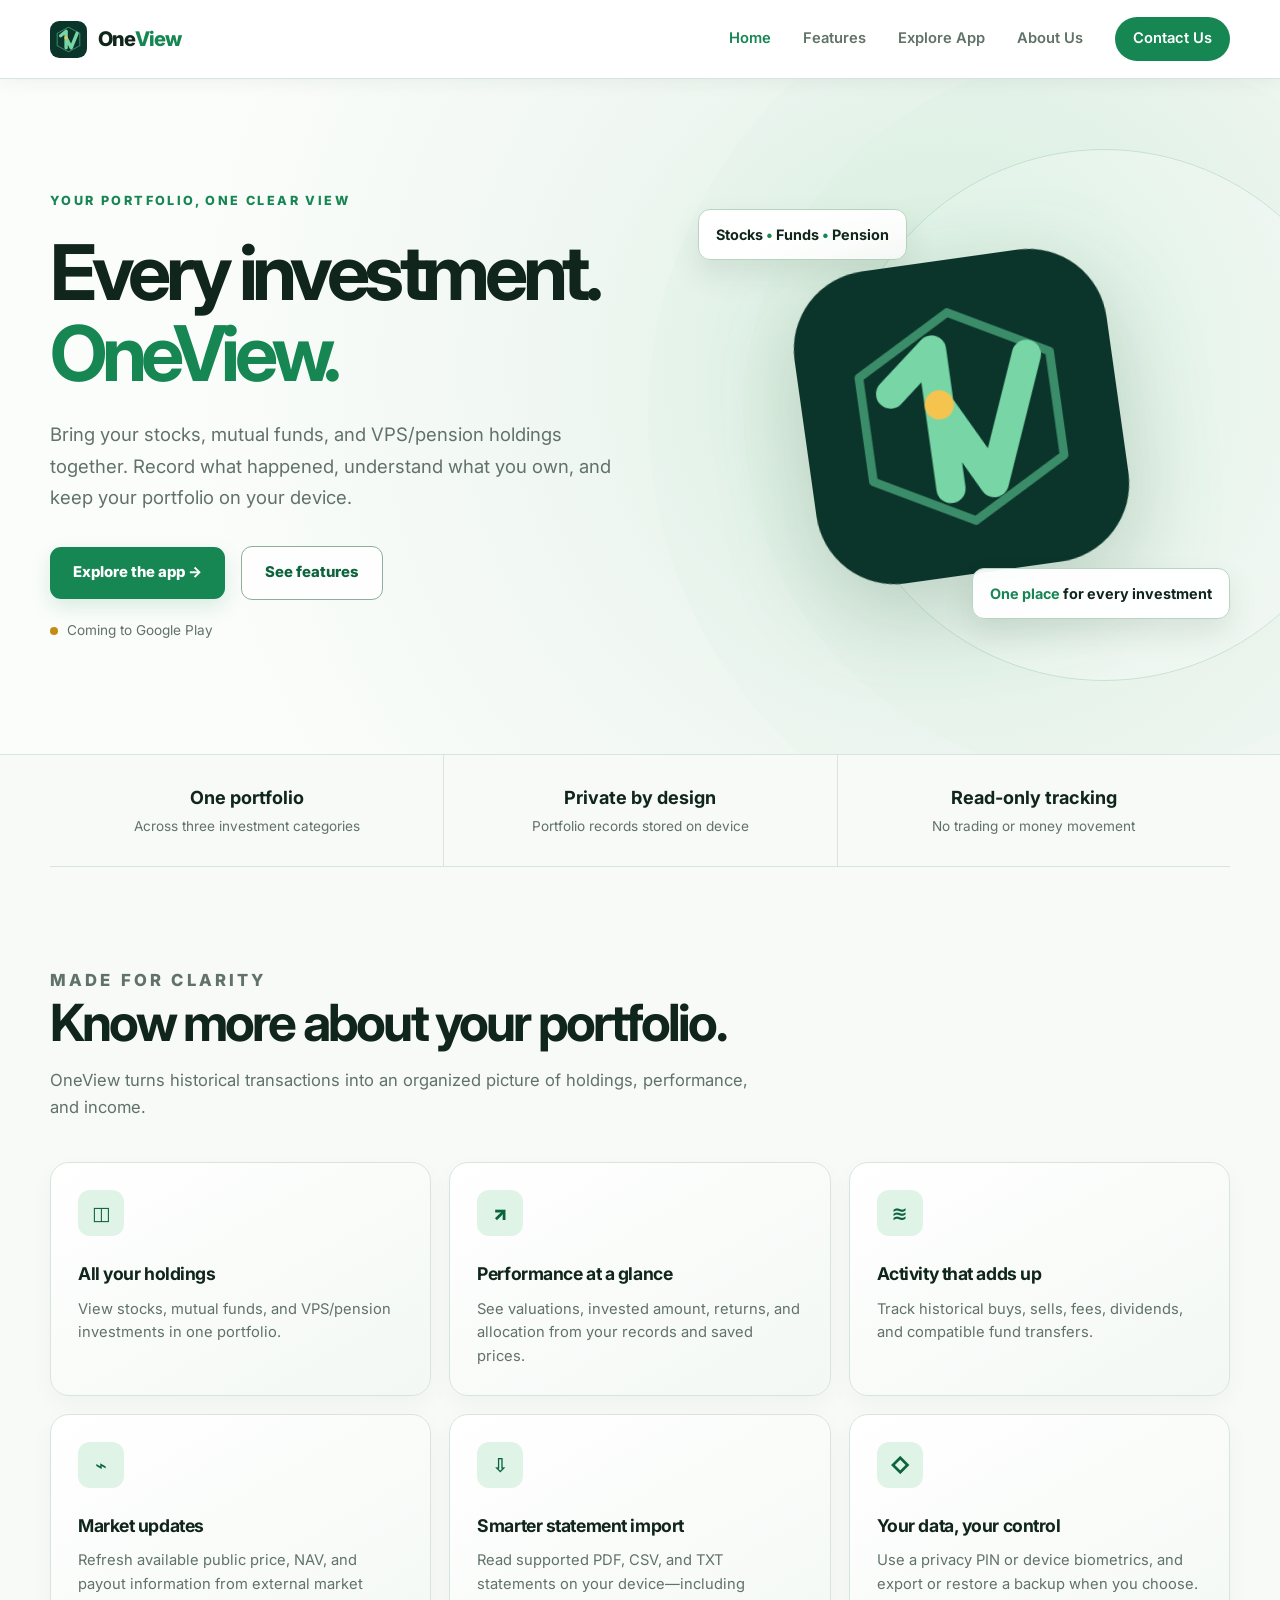
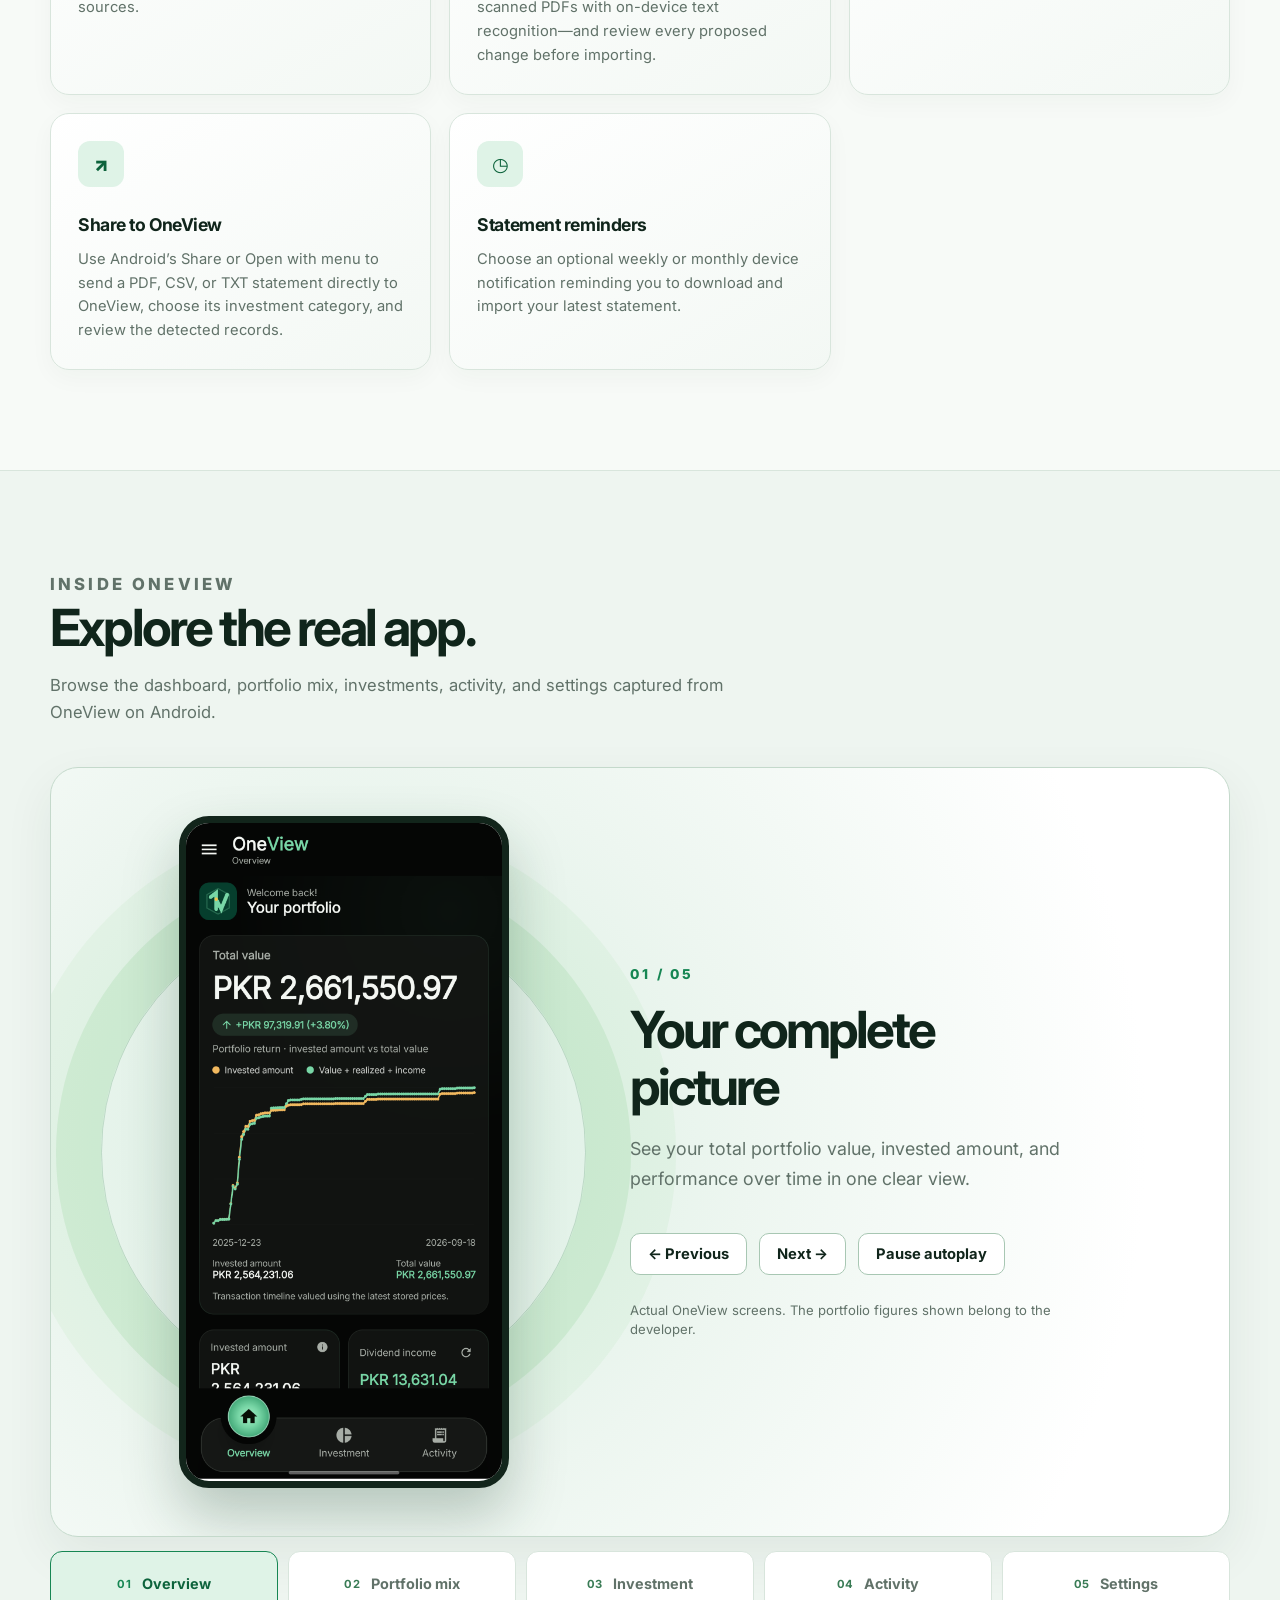
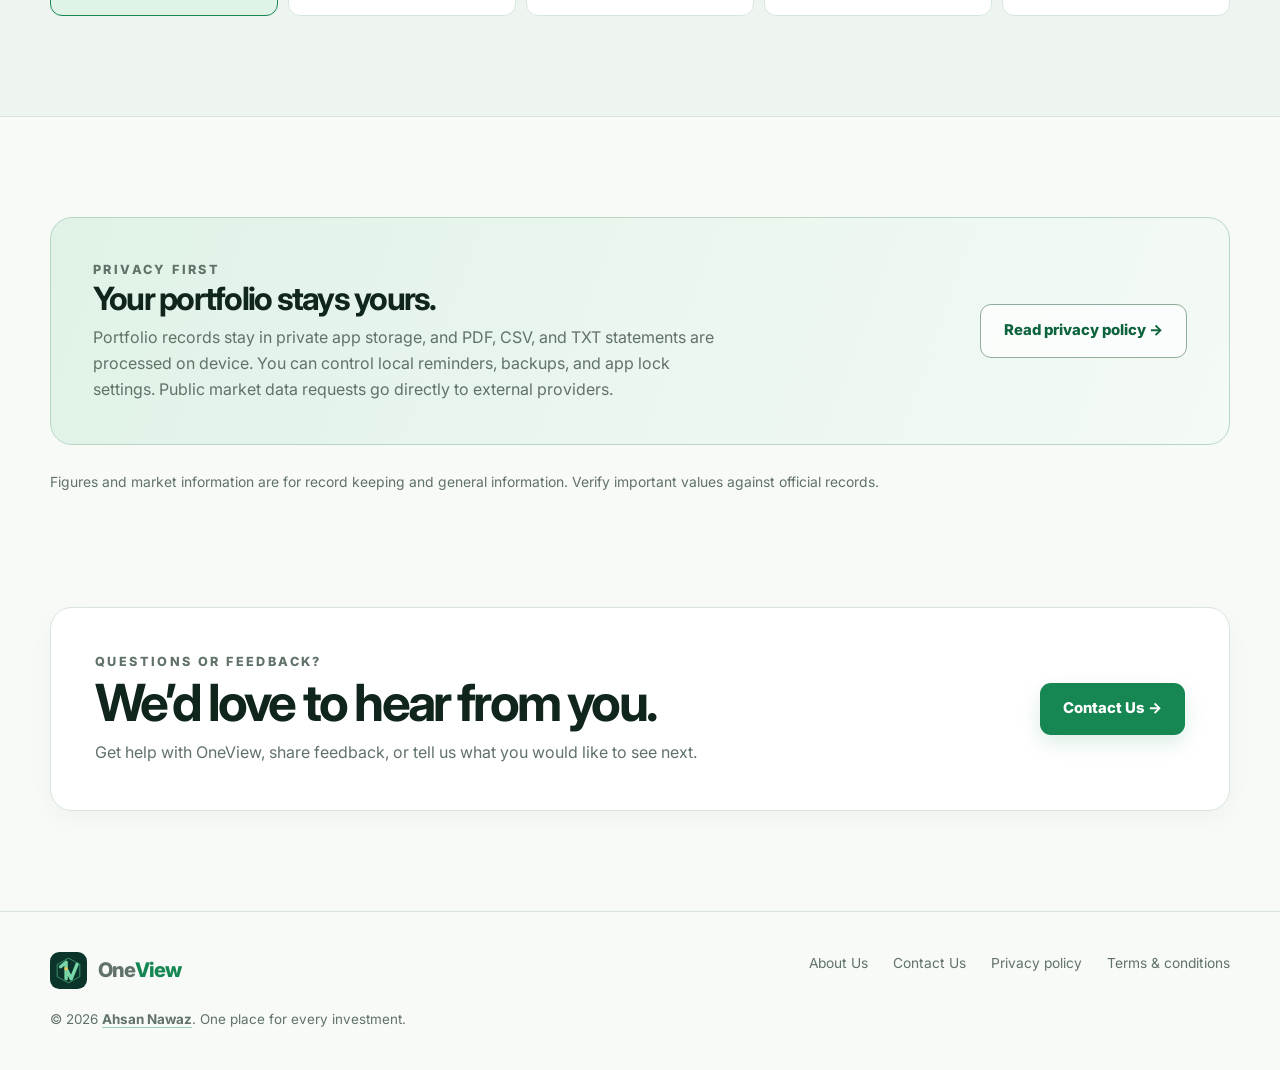
==== index.html @ 8fc7c370 "first commit" ====
<!doctype html>
<html lang="en">
<head>
  <meta charset="utf-8">
  <meta name="viewport" content="width=device-width, initial-scale=1">
  <meta name="theme-color" content="#f7faf7">
  <meta name="description" content="OneView brings stocks, mutual funds, and VPS/pension investments into one private portfolio view. Track holdings, returns, dividends, and historical activity.">
  <title>OneView — One place for every investment</title>
  <link rel="icon" href="assets/oneview-mark.svg" type="image/svg+xml">
  <link rel="stylesheet" href="styles.css">
  <script>if ("IntersectionObserver" in window && !window.matchMedia("(prefers-reduced-motion: reduce)").matches) document.documentElement.classList.add("motion-ready");</script>
  <script src="gallery.js" defer></script>
  <script src="motion.js" defer></script>
</head>
<body>
  <div class="scroll-progress" aria-hidden="true"></div>
  <header class="site-header"><div class="container header-inner">
    <a class="brand" href="/" aria-label="OneView home"><img src="assets/oneview-mark.svg" alt=""><span>One<em>View</em></span></a>
    <nav class="nav" aria-label="Main navigation"><a href="/" aria-current="page">Home</a><a href="#features">Features</a><a href="#screenshots">Explore App</a><a href="/about">About Us</a><a class="nav-contact" href="/contact">Contact Us</a></nav>
    <details class="menu"><summary>Menu</summary><nav class="mobile-nav" aria-label="Mobile navigation"><a href="/" aria-current="page">Home</a><a href="#features">Features</a><a href="#screenshots">Explore App</a><a href="/about">About Us</a><a href="/contact">Contact Us</a></nav></details>
  </div></header>
  <main>
    <section class="hero"><div class="container hero-grid">
      <div data-reveal><p class="eyebrow">Your portfolio, one clear view</p><h1>Every investment.<br><span>OneView.</span></h1><p class="lead">Bring your stocks, mutual funds, and VPS/pension holdings together. Record what happened, understand what you own, and keep your portfolio on your device.</p><div class="hero-actions"><a class="button button-primary" href="#screenshots">Explore the app →</a><a class="button button-outline" href="#features">See features</a></div><p class="availability">Coming to Google Play</p></div>
      <div class="hero-art" aria-hidden="true" data-reveal><div class="orbit-label one">Stocks <span>•</span> Funds <span>•</span> Pension</div><img class="app-icon" src="assets/oneview-mark.svg" alt=""><div class="orbit-label two"><span>One place</span> for every investment</div></div>
    </div></section>
    <div class="container stats" aria-label="App highlights"><div class="stat" data-reveal><strong>One portfolio</strong><small>Across three investment categories</small></div><div class="stat" data-reveal><strong>Private by design</strong><small>Portfolio records stored on device</small></div><div class="stat" data-reveal><strong>Read-only tracking</strong><small>No trading or money movement</small></div></div>
    <section class="section" id="features"><div class="container"><div class="section-head" data-reveal><p class="eyebrow">Made for clarity</p><h2>Know more about your portfolio.</h2><p>OneView turns historical transactions into an organized picture of holdings, performance, and income.</p></div><div class="feature-grid">
      <article class="feature-card" data-reveal><div class="feature-icon" aria-hidden="true">◫</div><h3>All your holdings</h3><p>View stocks, mutual funds, and VPS/pension investments in one portfolio.</p></article>
      <article class="feature-card" data-reveal><div class="feature-icon" aria-hidden="true">↗</div><h3>Performance at a glance</h3><p>See valuations, invested amount, returns, and allocation from your records and saved prices.</p></article>
      <article class="feature-card" data-reveal><div class="feature-icon" aria-hidden="true">≋</div><h3>Activity that adds up</h3><p>Track historical buys, sells, fees, dividends, and compatible fund transfers.</p></article>
      <article class="feature-card" data-reveal><div class="feature-icon" aria-hidden="true">⌁</div><h3>Market updates</h3><p>Refresh available public price, NAV, and payout information from external market sources.</p></article>
      <article class="feature-card" data-reveal><div class="feature-icon" aria-hidden="true">⇩</div><h3>Smarter statement import</h3><p>Read supported PDF, CSV, and TXT statements on your device—including scanned PDFs with on-device text recognition—and review every proposed change before importing.</p></article>
      <article class="feature-card" data-reveal><div class="feature-icon" aria-hidden="true">◇</div><h3>Your data, your control</h3><p>Use a privacy PIN or device biometrics, and export or restore a backup when you choose.</p></article>
      <article class="feature-card" data-reveal><div class="feature-icon" aria-hidden="true">↗</div><h3>Share to OneView</h3><p>Use Android’s Share or Open with menu to send a PDF, CSV, or TXT statement directly to OneView, choose its investment category, and review the detected records.</p></article>
      <article class="feature-card" data-reveal><div class="feature-icon" aria-hidden="true">◷</div><h3>Statement reminders</h3><p>Choose an optional weekly or monthly device notification reminding you to download and import your latest statement.</p></article>
    </div></div></section>
    <section class="section screenshot-section" id="screenshots">
      <div class="container">
        <div class="section-head" data-reveal>
          <p class="eyebrow">Inside OneView</p>
          <h2>Explore the real app.</h2>
          <p>Browse the dashboard, portfolio mix, investments, activity, and settings captured from OneView on Android.</p>
        </div>
        <div class="showcase" data-reveal id="app-showcase" aria-roledescription="carousel" aria-label="OneView app screenshots">
          <div class="showcase-main">
            <div class="showcase-visual">
              <div class="screen-frame"><img id="showcase-image" src="assets/screenshot-dashboard.png" width="1080" height="2340" alt="OneView overview showing portfolio value and performance chart"></div>
            </div>
            <div class="showcase-copy">
              <p class="showcase-count" id="showcase-count">01 / 05</p>
              <h3 id="showcase-title">Your complete picture</h3>
              <p id="showcase-description">See your total portfolio value, invested amount, and performance over time in one clear view.</p>
              <div class="showcase-controls">
                <button type="button" class="showcase-arrow" id="showcase-previous" aria-label="Previous screenshot">← <span>Previous</span></button>
                <button type="button" class="showcase-arrow" id="showcase-next" aria-label="Next screenshot"><span>Next</span> →</button>
                <button type="button" class="showcase-arrow showcase-autoplay" id="showcase-autoplay" aria-pressed="true">Pause autoplay</button>
              </div>
              <p class="sr-only" id="showcase-status" role="status" aria-live="polite"></p>
              <p class="showcase-note">Actual OneView screens. The portfolio figures shown belong to the developer.</p>
            </div>
          </div>
          <div class="slide-picker" role="group" aria-label="Choose an app screen">
            <button type="button" class="slide-tab" data-slide="0" aria-pressed="true"><span>01</span> Overview</button>
            <button type="button" class="slide-tab" data-slide="1" aria-pressed="false"><span>02</span> Portfolio mix</button>
            <button type="button" class="slide-tab" data-slide="2" aria-pressed="false"><span>03</span> Investment</button>
            <button type="button" class="slide-tab" data-slide="3" aria-pressed="false"><span>04</span> Activity</button>
            <button type="button" class="slide-tab" data-slide="4" aria-pressed="false"><span>05</span> Settings</button>
          </div>
        </div>
      </div>
    </section>
    <section class="section"><div class="container"><div class="privacy-band" data-reveal><div><p class="eyebrow">Privacy first</p><h2>Your portfolio stays yours.</h2><p>Portfolio records stay in private app storage, and PDF, CSV, and TXT statements are processed on device. You can control local reminders, backups, and app lock settings. Public market data requests go directly to external providers.</p></div><a class="button button-outline" href="/privacy">Read privacy policy →</a></div><p class="fine-print">Figures and market information are for record keeping and general information. Verify important values against official records.</p></div></section>
    <section class="section" style="padding-top:0"><div class="container"><div class="contact-card" data-reveal><div><p class="eyebrow">Questions or feedback?</p><h2>We’d love to hear from you.</h2><p>Get help with OneView, share feedback, or tell us what you would like to see next.</p></div><a class="button button-primary" href="/contact">Contact Us →</a></div></div></section>
  </main>
  <footer class="site-footer"><div class="container footer-grid"><div><a class="brand" href="/"><img src="assets/oneview-mark.svg" alt=""><span>One<em>View</em></span></a><p>© 2026 <a class="footer-author" href="https://ahsan2000.github.io/portfolio" target="_blank" rel="noopener noreferrer">Ahsan Nawaz</a>. One place for every investment.</p></div><nav class="footer-links" aria-label="Footer navigation"><a href="/about">About Us</a><a href="/contact">Contact Us</a><a href="/privacy">Privacy policy</a><a href="/terms">Terms &amp; conditions</a></nav></div></footer>
</body>
</html>
---- styles.css ----
@font-face{font-family:Inter;src:url('assets/inter-variable.ttf') format('truetype');font-style:normal;font-weight:100 900;font-display:swap}
:root{color-scheme:dark;--bg:#07120e;--surface:#0f2119;--surface-2:#173126;--line:#2a4739;--ink:#f3f8f2;--muted:#b2c5b8;--green:#90e0b4;--gold:#f4c44e;--max:1180px}
*{box-sizing:border-box}html{scroll-behavior:smooth}body{margin:0;background:var(--bg);color:var(--ink);font:16px/1.6 Inter,system-ui,sans-serif}a{color:inherit}a:focus-visible,button:focus-visible{outline:3px solid var(--gold);outline-offset:4px}img{max-width:100%;display:block}.container{width:min(var(--max),calc(100% - 48px));margin:auto}.site-header{position:sticky;top:0;z-index:20;background:#07120eea;border-bottom:1px solid #284236;backdrop-filter:blur(16px)}.header-inner{min-height:78px;display:flex;align-items:center;justify-content:space-between;gap:24px}.brand{display:inline-flex;align-items:center;gap:11px;text-decoration:none;font-weight:800;font-size:1.26rem;letter-spacing:-.04em}.brand img{width:37px;height:37px}.brand em{font-style:normal;color:var(--green)}.nav{display:flex;align-items:center;gap:32px}.nav a{text-decoration:none;color:var(--muted);font-size:.92rem;font-weight:600}.nav a:hover,.nav a[aria-current=page]{color:var(--green)}.nav .nav-contact{color:var(--bg);background:var(--green);padding:10px 18px;border-radius:100px}.nav .nav-contact:hover{color:var(--bg);background:#b5f0ce}.menu{display:none}.hero{position:relative;overflow:hidden;border-bottom:1px solid #1e3a2b;background:radial-gradient(circle at 74% 43%,#1b4430 0,#0a1b13 39%,#07120e 76%)}.hero::before{content:"";position:absolute;width:530px;height:530px;right:-90px;top:70px;border:1px solid #4c8b65;border-radius:50%;opacity:.25;box-shadow:0 0 0 95px #244e3518,0 0 0 190px #244e3514}.hero-grid{position:relative;display:grid;grid-template-columns:1.04fr .96fr;align-items:center;gap:60px;min-height:675px;padding:70px 0}.eyebrow{color:var(--green);font-size:.79rem;letter-spacing:.19em;text-transform:uppercase;font-weight:800;margin:0 0 22px}.hero h1,.page-intro h1{font-size:clamp(3rem,6vw,5.5rem);line-height:1.05;letter-spacing:-.07em;margin:0 0 24px}.hero h1 span{color:var(--green)}.lead{font-size:1.16rem;line-height:1.72;color:#c6d6ca;max-width:580px;margin:0 0 32px}.hero-actions{display:flex;align-items:center;gap:16px;flex-wrap:wrap}.button{display:inline-flex;align-items:center;justify-content:center;text-decoration:none;border-radius:11px;padding:14px 23px;min-height:52px;font-weight:800;font-size:.93rem;transition:transform .2s,background .2s}.button:hover{transform:translateY(-2px)}.button-primary{color:#092016;background:var(--green)}.button-primary:hover{background:#b5f0ce}.button-outline{border:1px solid #5e8a70;color:#e7f4e8}.button-outline:hover{background:#173a28}.availability{display:flex;align-items:center;gap:9px;color:var(--muted);font-size:.85rem;margin:20px 0 0}.availability::before{content:"";width:8px;height:8px;border-radius:100%;background:var(--gold)}.hero-art{display:grid;place-items:center;position:relative;min-height:520px}.hero-art .app-icon{width:clamp(200px,25vw,315px);filter:drop-shadow(0 35px 70px #0009);transform:rotate(-8deg)}.orbit-label{position:absolute;padding:13px 17px;border:1px solid #4d8060;background:#143323e8;border-radius:12px;font-weight:700;font-size:.9rem;box-shadow:0 14px 30px #0004}.orbit-label.one{left:1%;top:10%}.orbit-label.two{right:0;bottom:11%}.orbit-label span{color:var(--green)}.stats{display:grid;grid-template-columns:repeat(3,1fr);border-bottom:1px solid var(--line)}.stat{padding:28px 0;text-align:center}.stat+.stat{border-left:1px solid var(--line)}.stat strong{font-size:1.13rem}.stat small{display:block;color:var(--muted);font-size:.85rem;margin-top:4px}.section{padding:100px 0}.section-head{max-width:720px;margin-bottom:42px}.section h2,.legal h2{font-size:clamp(2.1rem,4vw,3.4rem);letter-spacing:-.055em;line-height:1.15;margin:0 0 15px}.section-head p,.section-copy{color:var(--muted);margin:0;font-size:1.04rem}.feature-grid{display:grid;grid-template-columns:repeat(3,1fr);gap:18px}.feature-card{border:1px solid var(--line);background:linear-gradient(150deg,#152a1e,#0c1912);padding:27px;border-radius:19px;min-height:225px}.feature-icon{width:46px;height:46px;border-radius:12px;background:#24563a;color:var(--green);display:grid;place-items:center;font-weight:900;font-size:1.2rem;margin-bottom:24px}.feature-card h3{font-size:1.1rem;letter-spacing:-.025em;margin:0 0 9px}.feature-card p{color:var(--muted);margin:0;font-size:.92rem}.screenshot-section{background:#0b1b13;border-block:1px solid var(--line)}.showcase-main{display:grid;grid-template-columns:minmax(0,420px) minmax(0,1fr);gap:clamp(35px,6vw,100px);align-items:center;padding:48px 7%;border:1px solid #456c52;border-radius:28px;background:radial-gradient(circle at 27% 48%,#25533a 0,#153323 38%,#10231a 78%);overflow:hidden}
.showcase-visual{position:relative;display:grid;place-items:center;min-width:0}
.showcase-visual::before{content:"";position:absolute;width:115%;aspect-ratio:1;border:1px solid #6aa67b55;border-radius:50%;box-shadow:0 0 0 45px #80cb8430,0 0 0 90px #80cb8416;pointer-events:none}
.screen-frame{position:relative;aspect-ratio:1080/2200;overflow:hidden;border:7px solid #040907;border-radius:30px;background:#050605;box-shadow:0 28px 60px #0009;max-width:330px;width:100%;margin:auto;isolation:isolate}
.screen-frame img{width:100%;height:auto;display:block;transform:translateY(-4.274%)}
.showcase-copy{position:relative;z-index:1;max-width:430px}
.showcase-count{margin:0 0 15px;color:var(--green);font-size:.85rem;font-weight:800;letter-spacing:.2em}
.showcase-copy h3{font-size:clamp(2.25rem,4vw,3.7rem);line-height:1.1;letter-spacing:-.06em;margin:0 0 20px}
.showcase-copy>p:not(.showcase-count):not(.showcase-note){color:#c8ddcd;font-size:1.12rem;line-height:1.7;margin:0}
.showcase-controls{display:flex;gap:12px;margin-top:38px}
.showcase-arrow{border:1px solid #74a383;background:#193f2b;color:var(--ink);padding:11px 17px;border-radius:10px;font:700 .92rem Inter,system-ui,sans-serif;cursor:pointer}
.showcase-arrow:hover{background:#2a6341}
.showcase-note{color:#a9c5b1;font-size:.82rem;line-height:1.5;margin:26px 0 0}
.slide-picker{display:grid;grid-template-columns:repeat(5,minmax(0,1fr));gap:10px;margin-top:14px}
.slide-tab{display:flex;align-items:center;justify-content:center;gap:10px;min-height:65px;padding:10px;border:1px solid var(--line);border-radius:12px;background:#10241a;color:#bed2c3;font:700 .9rem Inter,system-ui,sans-serif;cursor:pointer}
.slide-tab span{color:#80bd98;font-size:.7rem;letter-spacing:.08em}
.slide-tab:hover{border-color:#7eb794;color:var(--ink)}
.slide-tab[aria-pressed="true"]{background:#214b32;border-color:var(--green);color:var(--ink)}
.slide-tab[aria-pressed="true"] span{color:var(--green)}
.privacy-band{display:grid;grid-template-columns:1fr auto;gap:25px;align-items:center;padding:42px;background:linear-gradient(110deg,#16432a,#123021);border:1px solid #467956;border-radius:22px}.privacy-band h2{font-size:2rem;margin:0 0 8px}.privacy-band p{margin:0;color:#c8ddcd;max-width:640px}.fine-print{color:var(--muted);font-size:.87rem;margin-top:26px}.contact-card{padding:44px;background:#11251b;border:1px solid var(--line);border-radius:22px;display:flex;justify-content:space-between;align-items:center;gap:25px}.contact-card h2{margin-bottom:9px}.contact-card p{margin:0;color:var(--muted)}.email-link{color:var(--green);font-weight:750;overflow-wrap:anywhere}.site-footer{border-top:1px solid var(--line);padding:40px 0;color:var(--muted)}.footer-grid{display:flex;justify-content:space-between;gap:28px;align-items:flex-start}.footer-grid p{font-size:.84rem;margin:12px 0 0}.footer-links{display:flex;flex-wrap:wrap;gap:14px 25px}.footer-links a{font-size:.86rem;text-decoration:none}.footer-links a:hover{color:var(--green)}.page-intro{background:radial-gradient(circle at 78% 0,#19462b,transparent 46%),#0b1b13;border-bottom:1px solid var(--line);padding:82px 0 70px}.page-intro h1{font-size:clamp(2.8rem,5vw,4.7rem);margin-bottom:18px}.page-intro p{max-width:690px;color:var(--muted);margin:0;font-size:1.08rem}.legal-layout{display:grid;grid-template-columns:245px minmax(0,1fr);gap:74px;padding:70px 0 105px}.legal-nav{position:sticky;top:108px;align-self:start;border-left:2px solid var(--line);display:grid;gap:6px;padding-left:18px}.legal-nav a{color:var(--muted);text-decoration:none;font-size:.9rem;padding:4px 0}.legal-nav a:hover{color:var(--green)}.legal{max-width:800px}.legal section{scroll-margin-top:100px;padding:0 0 26px;margin-bottom:30px;border-bottom:1px solid var(--line)}.legal section:last-child{border:0}.legal h2{font-size:1.55rem;letter-spacing:-.035em}.legal p,.legal li{color:#c8d5ca}.legal p{margin:0 0 15px}.legal ul{padding-left:21px;margin:0 0 18px}.legal li+li{margin-top:7px}.legal strong{color:var(--ink)}.legal a{color:var(--green);overflow-wrap:anywhere}.notice{background:#153323;border:1px solid #427658;padding:20px 24px;border-radius:13px;margin-bottom:30px;color:#d7e8d9}.notice p:last-child{margin-bottom:0}
@media(max-width:860px){.hero-grid{grid-template-columns:1fr;min-height:0;gap:20px;padding:74px 0 50px}.hero-art{min-height:330px}.hero-art .app-icon{width:240px}.orbit-label.one{left:10%;top:5%}.orbit-label.two{right:7%;bottom:4%}.feature-grid{grid-template-columns:repeat(2,1fr)}.legal-layout{grid-template-columns:1fr;gap:35px}.legal-nav{position:static;display:flex;flex-wrap:wrap;border:0;padding:0;gap:9px 17px}.legal-nav a{border:1px solid var(--line);border-radius:30px;padding:5px 11px}}
@media(max-width:620px){.container{width:min(100% - 32px,var(--max))}.header-inner{min-height:69px}.menu{display:block;position:relative}.menu summary{list-style:none;cursor:pointer;border:1px solid var(--line);padding:6px 12px;border-radius:8px;font-weight:700}.menu summary::-webkit-details-marker{display:none}.menu[open] .mobile-nav{display:flex}.mobile-nav{position:absolute;right:0;top:45px;min-width:190px;display:none;flex-direction:column;gap:0;background:#10251a;border:1px solid var(--line);border-radius:10px;padding:8px;box-shadow:0 12px 28px #0008}.mobile-nav a{padding:9px 12px;text-decoration:none}.nav{display:none}.hero-grid{padding-top:57px}.hero h1{font-size:3.35rem}.hero-art{min-height:300px}.hero-art .app-icon{width:190px}.orbit-label{font-size:.75rem}.orbit-label.one{left:0}.orbit-label.two{right:0}.stats{grid-template-columns:1fr}.stat{padding:17px}.stat+.stat{border-left:0;border-top:1px solid var(--line)}.section{padding:70px 0}.feature-grid{grid-template-columns:1fr}.privacy-band,.contact-card{display:block;padding:27px}.privacy-band .button{margin-top:22px}.contact-card .button{margin-top:22px}.footer-grid{display:block}.footer-links{margin-top:23px}.page-intro{padding:60px 0}.legal-layout{padding:35px 0 75px}.legal-nav{display:none}}
@media(prefers-reduced-motion:reduce){html{scroll-behavior:auto}.button{transition:none}}

@media(max-width:860px){.showcase-main{grid-template-columns:minmax(0,350px) minmax(0,1fr);padding:35px;gap:35px}.slide-picker{grid-template-columns:repeat(3,minmax(0,1fr))}}
@media(max-width:620px){.showcase-main{grid-template-columns:1fr;padding:28px 20px;gap:35px}.screen-frame{max-width:280px}.showcase-copy h3{font-size:2.5rem}.showcase-controls{margin-top:24px}.slide-picker{display:flex;overflow-x:auto;padding-bottom:8px;scroll-snap-type:x mandatory}.slide-tab{flex:0 0 155px;scroll-snap-align:start}.showcase-visual::before{width:90%}}

/* Motion inspired by the reference's restrained scroll and hover interactions. */
.scroll-progress{display:none;position:fixed;top:0;left:0;right:0;height:3px;z-index:50;pointer-events:none;background:linear-gradient(90deg,var(--green),var(--gold));transform:scaleX(var(--scroll-progress,0));transform-origin:left}
.motion-ready .scroll-progress{display:block}
.motion-ready [data-reveal]{opacity:0;translate:0 30px;filter:blur(4px);transition:opacity .72s ease,translate .78s cubic-bezier(.2,.7,.2,1),filter .72s ease;transition-delay:var(--reveal-delay,0ms)}
.motion-ready [data-reveal].is-visible{opacity:1;translate:0 0;filter:blur(0)}
.hero-art{transform:translate3d(0,var(--hero-shift,0px),0)}
.hero-art .app-icon{will-change:transform;animation:logo-float 2.8s ease-in-out infinite}
.brand:hover img{animation:brand-float 1.6s ease-in-out infinite}
.feature-card{transition:transform .28s ease,border-color .28s ease,box-shadow .28s ease}
.feature-card:hover{transform:translateY(-6px);border-color:#518a63;box-shadow:0 18px 28px #0003}
@keyframes logo-float{0%,100%{transform:translateY(0) rotate(-8deg)}50%{transform:translateY(-18px) rotate(-4deg)}}
@keyframes brand-float{0%,100%{transform:translateY(0)}50%{transform:translateY(-6px)}}
@media(prefers-reduced-motion:reduce){.scroll-progress{display:none}.motion-ready [data-reveal]{opacity:1;translate:none;filter:none;transition:none}.hero-art{transform:none}.hero-art .app-icon,.brand:hover img{animation:none}.feature-card{transition:none}.feature-card:hover{transform:none}}

.showcase-controls{flex-wrap:wrap}
.showcase-autoplay{background:transparent;color:var(--green)}
.screen-frame img.slide-enter{animation:screen-fade .45s ease both}
.sr-only{position:absolute;width:1px;height:1px;padding:0;margin:-1px;overflow:hidden;clip:rect(0,0,0,0);white-space:nowrap;border:0}
@keyframes screen-fade{from{opacity:.25}to{opacity:1}}
@media(prefers-reduced-motion:reduce){.screen-frame img.slide-enter{animation:none}}

/* Light OneView theme — intentionally distinct from the developer portfolio. */
:root{color-scheme:light;--bg:#f7faf7;--surface:#fff;--surface-2:#edf6f0;--line:#d8e5dc;--ink:#10251b;--muted:#617269;--green:#168653;--gold:#c58b13}
.site-header{background:#ffffffed;border-bottom-color:var(--line);box-shadow:0 2px 18px #173b2810}
.nav .nav-contact,
.nav .nav-contact:visited,
.nav .nav-contact[aria-current=page]{color:#fff;background:var(--green)}
.nav .nav-contact:hover,
.nav .nav-contact:focus-visible,
.nav .nav-contact:active,
.nav .nav-contact[aria-current=page]:hover{color:#fff;background:#0d633c}
.hero{border-bottom-color:var(--line);background:radial-gradient(circle at 74% 43%,#d9f1e2 0,#f0f7f2 39%,#fbfdfb 76%)}
.hero::before{border-color:#55a676;box-shadow:0 0 0 95px #58aa7615,0 0 0 190px #58aa7610}
.lead{color:var(--muted)}
.button-primary{color:#fff;background:var(--green);box-shadow:0 8px 20px #16865326}
.button-primary:hover{background:#0d633c}
.button-outline{border-color:#91ad9b;color:#0d633c;background:#ffffffb8}
.button-outline:hover{background:#dff3e7}
.hero-art .app-icon{filter:drop-shadow(0 28px 45px #244c3238)}
.orbit-label{border-color:#b8d4c2;background:#fffffff2;box-shadow:0 14px 30px #244c321c}
.feature-card{background:linear-gradient(150deg,#fff,#f3f8f4);box-shadow:0 8px 25px #173b2809}
.feature-icon{background:#dff3e7;color:#0d633c}
.screenshot-section{background:#eef5f0}
.showcase-main{border-color:#c4d9cb;background:radial-gradient(circle at 27% 48%,#d7eee0 0,#edf6f0 40%,#fff 82%);box-shadow:0 18px 50px #173b2812}
.screen-frame{border-color:#12251b;background:#fff;box-shadow:0 28px 55px #173b2840}
.showcase-copy>p:not(.showcase-count):not(.showcase-note),.showcase-note{color:var(--muted)}
.showcase-arrow{border-color:#a8c7b3;background:#fff;color:var(--ink)}
.showcase-arrow:hover{background:#dff3e7}
.slide-tab{background:#fff;color:var(--muted)}
.slide-tab span{color:#397b55}
.slide-tab[aria-pressed="true"]{background:#dff3e7;border-color:var(--green);color:#0d633c}
.privacy-band{background:linear-gradient(110deg,#e0f2e7,#f4faf6);border-color:#b8d7c3}
.privacy-band p{color:var(--muted)}
.contact-card{background:#fff;box-shadow:0 8px 25px #173b2809}
.page-intro{background:radial-gradient(circle at 78% 0,#d2ebdc,transparent 46%),#f1f7f3}
.legal p,.legal li{color:var(--muted)}
.notice{background:#e9f5ed;border-color:#b4d3bf;color:#244c35}
.feature-card:hover{border-color:#75ad89;box-shadow:0 18px 28px #173b2818}
@media(max-width:620px){.mobile-nav{background:#fff;box-shadow:0 12px 28px #173b2826}}

/* About and contact pages */
.about-grid{display:grid;grid-template-columns:minmax(0,1.15fr) minmax(320px,.85fr);gap:clamp(45px,8vw,110px);align-items:start}.about-story h2,.contact-layout h2{font-size:clamp(2.2rem,4vw,3.5rem);letter-spacing:-.055em;line-height:1.13;margin:0 0 22px}.about-story>p:not(.eyebrow){color:var(--muted);font-size:1.04rem}.principle-card,.contact-aside{border:1px solid var(--line);background:var(--surface);border-radius:22px;padding:34px;box-shadow:0 12px 34px #173b280c}.principle-card .principle-number{display:block;color:var(--green);font-weight:800;font-size:.75rem;letter-spacing:.18em}.principle-card h3{font-size:1.15rem;margin:4px 0 5px}.principle-card p{color:var(--muted);margin:0 0 25px}.principle-card p:last-child{margin-bottom:0}.about-purpose{background:var(--surface-2);border-block:1px solid var(--line)}.about-values{display:grid;grid-template-columns:repeat(3,1fr);gap:18px}.about-values article{background:var(--surface);border:1px solid var(--line);border-radius:18px;padding:28px}.about-values strong{font-size:1.1rem}.about-values p{color:var(--muted);margin:8px 0 0}.contact-layout{display:grid;grid-template-columns:minmax(0,1.05fr) minmax(320px,.75fr);gap:clamp(45px,8vw,110px);align-items:start}.contact-method{display:flex;flex-direction:column;gap:4px;margin-top:32px;padding:25px;border:1px solid #9bc9ab;background:#eef8f1;border-radius:17px;text-decoration:none;transition:transform .2s,border-color .2s}.contact-method:hover{transform:translateY(-3px);border-color:var(--green)}.contact-method span,.contact-method small{color:var(--muted);font-size:.84rem}.contact-method strong{color:var(--green);font-size:clamp(1.05rem,2.4vw,1.4rem);overflow-wrap:anywhere}.contact-aside h3{margin:0 0 8px;font-size:1.2rem}.contact-aside p,.contact-aside li{color:var(--muted)}.contact-aside a{color:var(--green);font-weight:750;overflow-wrap:anywhere}.contact-aside hr{border:0;border-top:1px solid var(--line);margin:28px 0}.contact-aside ul{padding-left:20px;margin-bottom:0}.contact-aside li+li{margin-top:7px}.contact-note-section{padding-top:0}
@media(max-width:860px){.about-grid,.contact-layout{grid-template-columns:1fr}.about-values{grid-template-columns:1fr}}
.footer-author{color:inherit;font-weight:700;text-decoration:underline;text-decoration-color:#16865366;text-underline-offset:3px}.footer-author:hover{color:var(--green);text-decoration-color:currentColor}
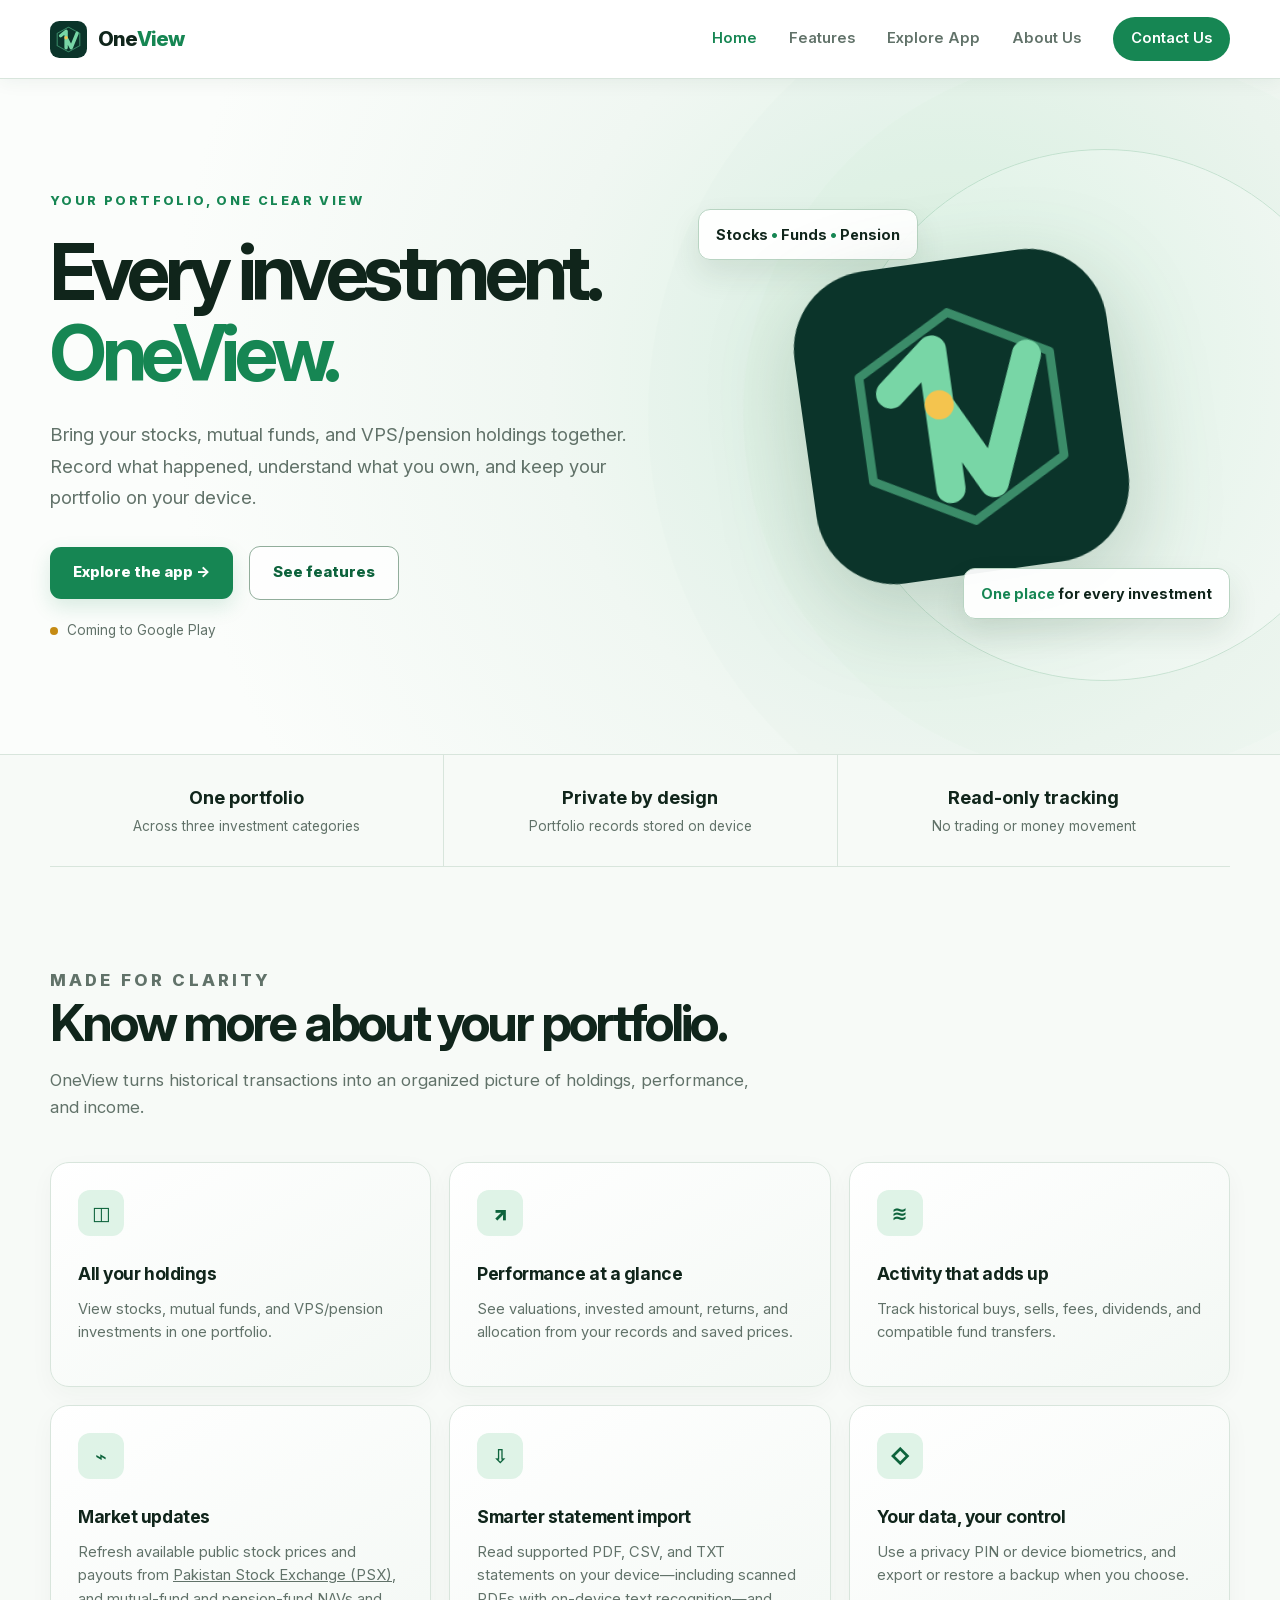
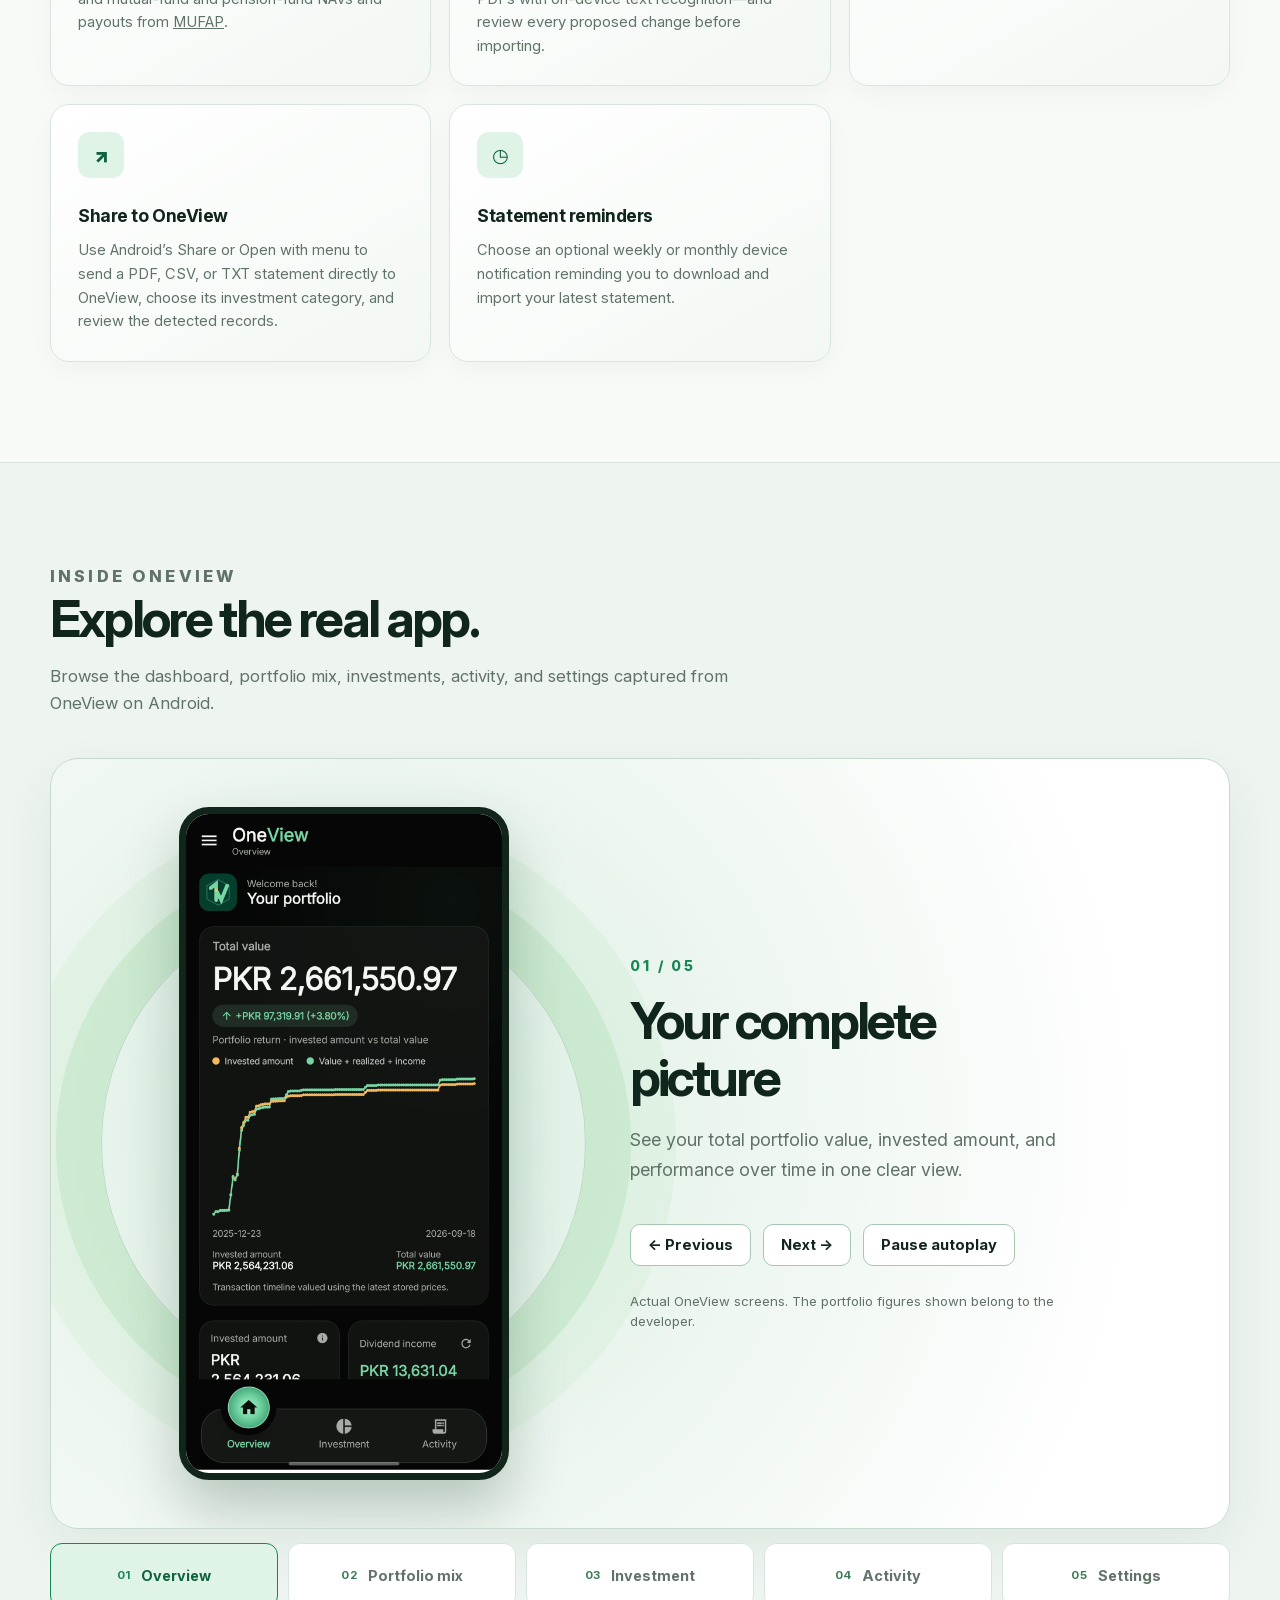
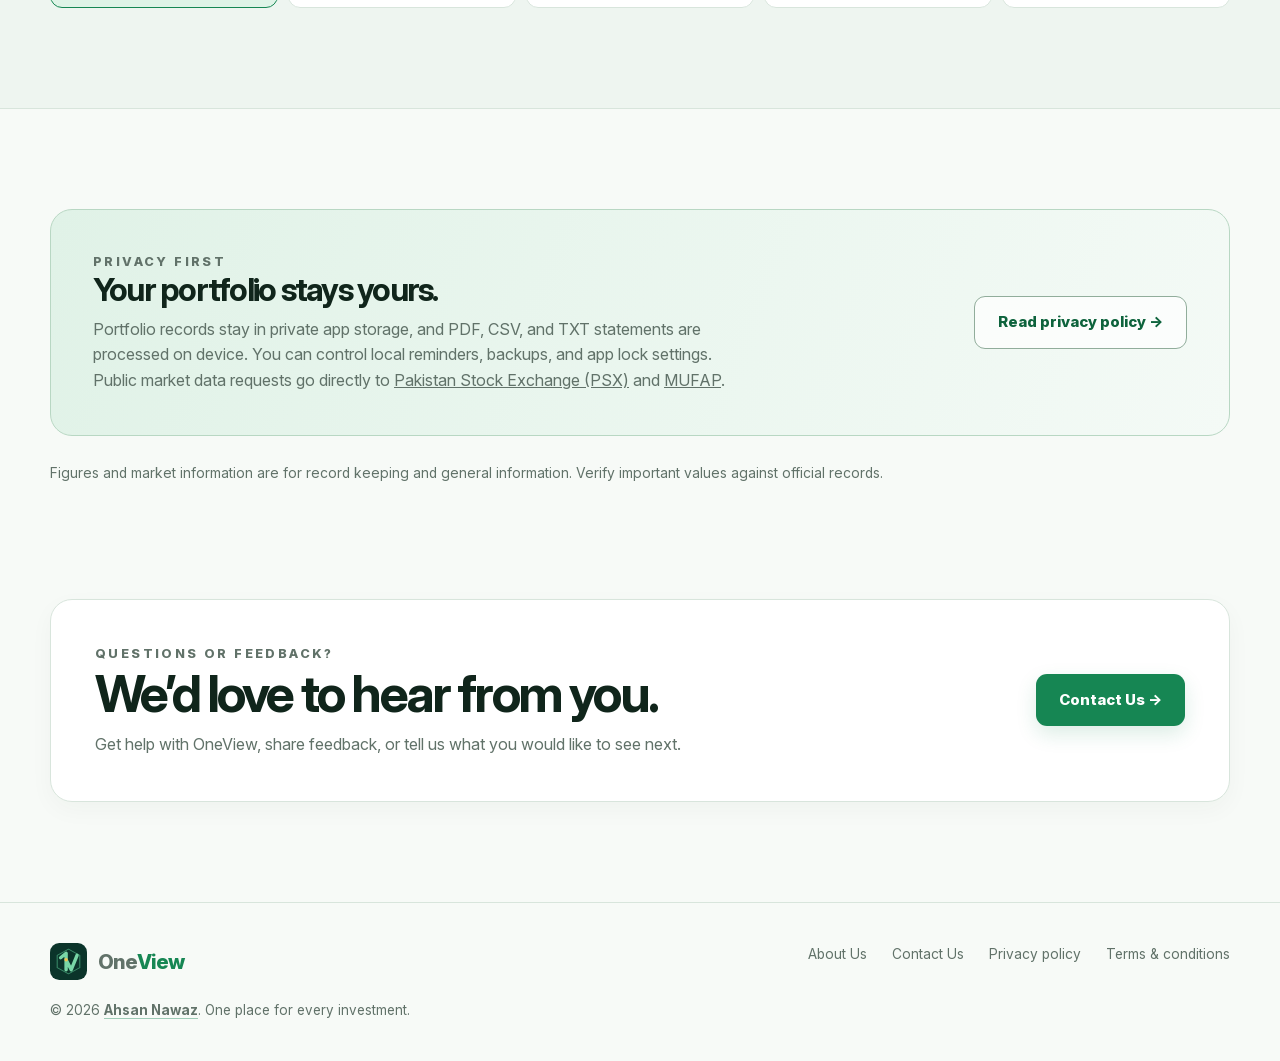
==== commit 168a9ff6: "optimization on webpage" ====
--- a/index.html
+++ b/index.html
@@ -7,9 +7,9 @@
   <meta name="description" content="OneView brings stocks, mutual funds, and VPS/pension investments into one private portfolio view. Track holdings, returns, dividends, and historical activity.">
   <title>OneView — One place for every investment</title>
   <link rel="icon" href="assets/oneview-mark.svg" type="image/svg+xml">
-  <link rel="stylesheet" href="styles.css">
+  <link rel="stylesheet" href="styles.css?v=2">
   <script>if ("IntersectionObserver" in window && !window.matchMedia("(prefers-reduced-motion: reduce)").matches) document.documentElement.classList.add("motion-ready");</script>
-  <script src="gallery.js" defer></script>
+  <script src="gallery.js?v=2" defer></script>
   <script src="motion.js" defer></script>
 </head>
 <body>
@@ -29,7 +29,7 @@
       <article class="feature-card" data-reveal><div class="feature-icon" aria-hidden="true">◫</div><h3>All your holdings</h3><p>View stocks, mutual funds, and VPS/pension investments in one portfolio.</p></article>
       <article class="feature-card" data-reveal><div class="feature-icon" aria-hidden="true">↗</div><h3>Performance at a glance</h3><p>See valuations, invested amount, returns, and allocation from your records and saved prices.</p></article>
       <article class="feature-card" data-reveal><div class="feature-icon" aria-hidden="true">≋</div><h3>Activity that adds up</h3><p>Track historical buys, sells, fees, dividends, and compatible fund transfers.</p></article>
-      <article class="feature-card" data-reveal><div class="feature-icon" aria-hidden="true">⌁</div><h3>Market updates</h3><p>Refresh available public price, NAV, and payout information from external market sources.</p></article>
+      <article class="feature-card" data-reveal><div class="feature-icon" aria-hidden="true">⌁</div><h3>Market updates</h3><p>Refresh available public stock prices and payouts from <a href="https://dps.psx.com.pk/">Pakistan Stock Exchange (PSX)</a>, and mutual-fund and pension-fund NAVs and payouts from <a href="https://www.mufap.com.pk/">MUFAP</a>.</p></article>
       <article class="feature-card" data-reveal><div class="feature-icon" aria-hidden="true">⇩</div><h3>Smarter statement import</h3><p>Read supported PDF, CSV, and TXT statements on your device—including scanned PDFs with on-device text recognition—and review every proposed change before importing.</p></article>
       <article class="feature-card" data-reveal><div class="feature-icon" aria-hidden="true">◇</div><h3>Your data, your control</h3><p>Use a privacy PIN or device biometrics, and export or restore a backup when you choose.</p></article>
       <article class="feature-card" data-reveal><div class="feature-icon" aria-hidden="true">↗</div><h3>Share to OneView</h3><p>Use Android’s Share or Open with menu to send a PDF, CSV, or TXT statement directly to OneView, choose its investment category, and review the detected records.</p></article>
@@ -45,7 +45,7 @@
         <div class="showcase" data-reveal id="app-showcase" aria-roledescription="carousel" aria-label="OneView app screenshots">
           <div class="showcase-main">
             <div class="showcase-visual">
-              <div class="screen-frame"><img id="showcase-image" src="assets/screenshot-dashboard.png" width="1080" height="2340" alt="OneView overview showing portfolio value and performance chart"></div>
+              <div class="screen-frame"><img id="showcase-image" src="assets/screenshot-dashboard.webp" width="1080" height="2340" loading="lazy" decoding="async" alt="OneView overview showing portfolio value and performance chart"></div>
             </div>
             <div class="showcase-copy">
               <p class="showcase-count" id="showcase-count">01 / 05</p>
@@ -70,7 +70,7 @@
         </div>
       </div>
     </section>
-    <section class="section"><div class="container"><div class="privacy-band" data-reveal><div><p class="eyebrow">Privacy first</p><h2>Your portfolio stays yours.</h2><p>Portfolio records stay in private app storage, and PDF, CSV, and TXT statements are processed on device. You can control local reminders, backups, and app lock settings. Public market data requests go directly to external providers.</p></div><a class="button button-outline" href="/privacy">Read privacy policy →</a></div><p class="fine-print">Figures and market information are for record keeping and general information. Verify important values against official records.</p></div></section>
+    <section class="section"><div class="container"><div class="privacy-band" data-reveal><div><p class="eyebrow">Privacy first</p><h2>Your portfolio stays yours.</h2><p>Portfolio records stay in private app storage, and PDF, CSV, and TXT statements are processed on device. You can control local reminders, backups, and app lock settings. Public market data requests go directly to <a href="https://dps.psx.com.pk/">Pakistan Stock Exchange (PSX)</a> and <a href="https://www.mufap.com.pk/">MUFAP</a>.</p></div><a class="button button-outline" href="/privacy">Read privacy policy →</a></div><p class="fine-print">Figures and market information are for record keeping and general information. Verify important values against official records.</p></div></section>
     <section class="section" style="padding-top:0"><div class="container"><div class="contact-card" data-reveal><div><p class="eyebrow">Questions or feedback?</p><h2>We’d love to hear from you.</h2><p>Get help with OneView, share feedback, or tell us what you would like to see next.</p></div><a class="button button-primary" href="/contact">Contact Us →</a></div></div></section>
   </main>
   <footer class="site-footer"><div class="container footer-grid"><div><a class="brand" href="/"><img src="assets/oneview-mark.svg" alt=""><span>One<em>View</em></span></a><p>© 2026 <a class="footer-author" href="https://ahsan2000.github.io/portfolio" target="_blank" rel="noopener noreferrer">Ahsan Nawaz</a>. One place for every investment.</p></div><nav class="footer-links" aria-label="Footer navigation"><a href="/about">About Us</a><a href="/contact">Contact Us</a><a href="/privacy">Privacy policy</a><a href="/terms">Terms &amp; conditions</a></nav></div></footer>
--- a/styles.css
+++ b/styles.css
@@ -1,4 +1,4 @@
-@font-face{font-family:Inter;src:url('assets/inter-variable.ttf') format('truetype');font-style:normal;font-weight:100 900;font-display:swap}
+@font-face{font-family:Inter;src:url('assets/inter-variable.woff2') format('woff2');font-style:normal;font-weight:100 900;font-display:swap}
 :root{color-scheme:dark;--bg:#07120e;--surface:#0f2119;--surface-2:#173126;--line:#2a4739;--ink:#f3f8f2;--muted:#b2c5b8;--green:#90e0b4;--gold:#f4c44e;--max:1180px}
 *{box-sizing:border-box}html{scroll-behavior:smooth}body{margin:0;background:var(--bg);color:var(--ink);font:16px/1.6 Inter,system-ui,sans-serif}a{color:inherit}a:focus-visible,button:focus-visible{outline:3px solid var(--gold);outline-offset:4px}img{max-width:100%;display:block}.container{width:min(var(--max),calc(100% - 48px));margin:auto}.site-header{position:sticky;top:0;z-index:20;background:#07120eea;border-bottom:1px solid #284236;backdrop-filter:blur(16px)}.header-inner{min-height:78px;display:flex;align-items:center;justify-content:space-between;gap:24px}.brand{display:inline-flex;align-items:center;gap:11px;text-decoration:none;font-weight:800;font-size:1.26rem;letter-spacing:-.04em}.brand img{width:37px;height:37px}.brand em{font-style:normal;color:var(--green)}.nav{display:flex;align-items:center;gap:32px}.nav a{text-decoration:none;color:var(--muted);font-size:.92rem;font-weight:600}.nav a:hover,.nav a[aria-current=page]{color:var(--green)}.nav .nav-contact{color:var(--bg);background:var(--green);padding:10px 18px;border-radius:100px}.nav .nav-contact:hover{color:var(--bg);background:#b5f0ce}.menu{display:none}.hero{position:relative;overflow:hidden;border-bottom:1px solid #1e3a2b;background:radial-gradient(circle at 74% 43%,#1b4430 0,#0a1b13 39%,#07120e 76%)}.hero::before{content:"";position:absolute;width:530px;height:530px;right:-90px;top:70px;border:1px solid #4c8b65;border-radius:50%;opacity:.25;box-shadow:0 0 0 95px #244e3518,0 0 0 190px #244e3514}.hero-grid{position:relative;display:grid;grid-template-columns:1.04fr .96fr;align-items:center;gap:60px;min-height:675px;padding:70px 0}.eyebrow{color:var(--green);font-size:.79rem;letter-spacing:.19em;text-transform:uppercase;font-weight:800;margin:0 0 22px}.hero h1,.page-intro h1{font-size:clamp(3rem,6vw,5.5rem);line-height:1.05;letter-spacing:-.07em;margin:0 0 24px}.hero h1 span{color:var(--green)}.lead{font-size:1.16rem;line-height:1.72;color:#c6d6ca;max-width:580px;margin:0 0 32px}.hero-actions{display:flex;align-items:center;gap:16px;flex-wrap:wrap}.button{display:inline-flex;align-items:center;justify-content:center;text-decoration:none;border-radius:11px;padding:14px 23px;min-height:52px;font-weight:800;font-size:.93rem;transition:transform .2s,background .2s}.button:hover{transform:translateY(-2px)}.button-primary{color:#092016;background:var(--green)}.button-primary:hover{background:#b5f0ce}.button-outline{border:1px solid #5e8a70;color:#e7f4e8}.button-outline:hover{background:#173a28}.availability{display:flex;align-items:center;gap:9px;color:var(--muted);font-size:.85rem;margin:20px 0 0}.availability::before{content:"";width:8px;height:8px;border-radius:100%;background:var(--gold)}.hero-art{display:grid;place-items:center;position:relative;min-height:520px}.hero-art .app-icon{width:clamp(200px,25vw,315px);filter:drop-shadow(0 35px 70px #0009);transform:rotate(-8deg)}.orbit-label{position:absolute;padding:13px 17px;border:1px solid #4d8060;background:#143323e8;border-radius:12px;font-weight:700;font-size:.9rem;box-shadow:0 14px 30px #0004}.orbit-label.one{left:1%;top:10%}.orbit-label.two{right:0;bottom:11%}.orbit-label span{color:var(--green)}.stats{display:grid;grid-template-columns:repeat(3,1fr);border-bottom:1px solid var(--line)}.stat{padding:28px 0;text-align:center}.stat+.stat{border-left:1px solid var(--line)}.stat strong{font-size:1.13rem}.stat small{display:block;color:var(--muted);font-size:.85rem;margin-top:4px}.section{padding:100px 0}.section-head{max-width:720px;margin-bottom:42px}.section h2,.legal h2{font-size:clamp(2.1rem,4vw,3.4rem);letter-spacing:-.055em;line-height:1.15;margin:0 0 15px}.section-head p,.section-copy{color:var(--muted);margin:0;font-size:1.04rem}.feature-grid{display:grid;grid-template-columns:repeat(3,1fr);gap:18px}.feature-card{border:1px solid var(--line);background:linear-gradient(150deg,#152a1e,#0c1912);padding:27px;border-radius:19px;min-height:225px}.feature-icon{width:46px;height:46px;border-radius:12px;background:#24563a;color:var(--green);display:grid;place-items:center;font-weight:900;font-size:1.2rem;margin-bottom:24px}.feature-card h3{font-size:1.1rem;letter-spacing:-.025em;margin:0 0 9px}.feature-card p{color:var(--muted);margin:0;font-size:.92rem}.screenshot-section{background:#0b1b13;border-block:1px solid var(--line)}.showcase-main{display:grid;grid-template-columns:minmax(0,420px) minmax(0,1fr);gap:clamp(35px,6vw,100px);align-items:center;padding:48px 7%;border:1px solid #456c52;border-radius:28px;background:radial-gradient(circle at 27% 48%,#25533a 0,#153323 38%,#10231a 78%);overflow:hidden}
 .showcase-visual{position:relative;display:grid;place-items:center;min-width:0}
@@ -43,7 +43,7 @@
 
 .showcase-controls{flex-wrap:wrap}
 .showcase-autoplay{background:transparent;color:var(--green)}
-.screen-frame img.slide-enter{animation:screen-fade .45s ease both}
+.screen-frame img.slide-enter{animation:screen-fade .2s ease both}
 .sr-only{position:absolute;width:1px;height:1px;padding:0;margin:-1px;overflow:hidden;clip:rect(0,0,0,0);white-space:nowrap;border:0}
 @keyframes screen-fade{from{opacity:.25}to{opacity:1}}
 @media(prefers-reduced-motion:reduce){.screen-frame img.slide-enter{animation:none}}
